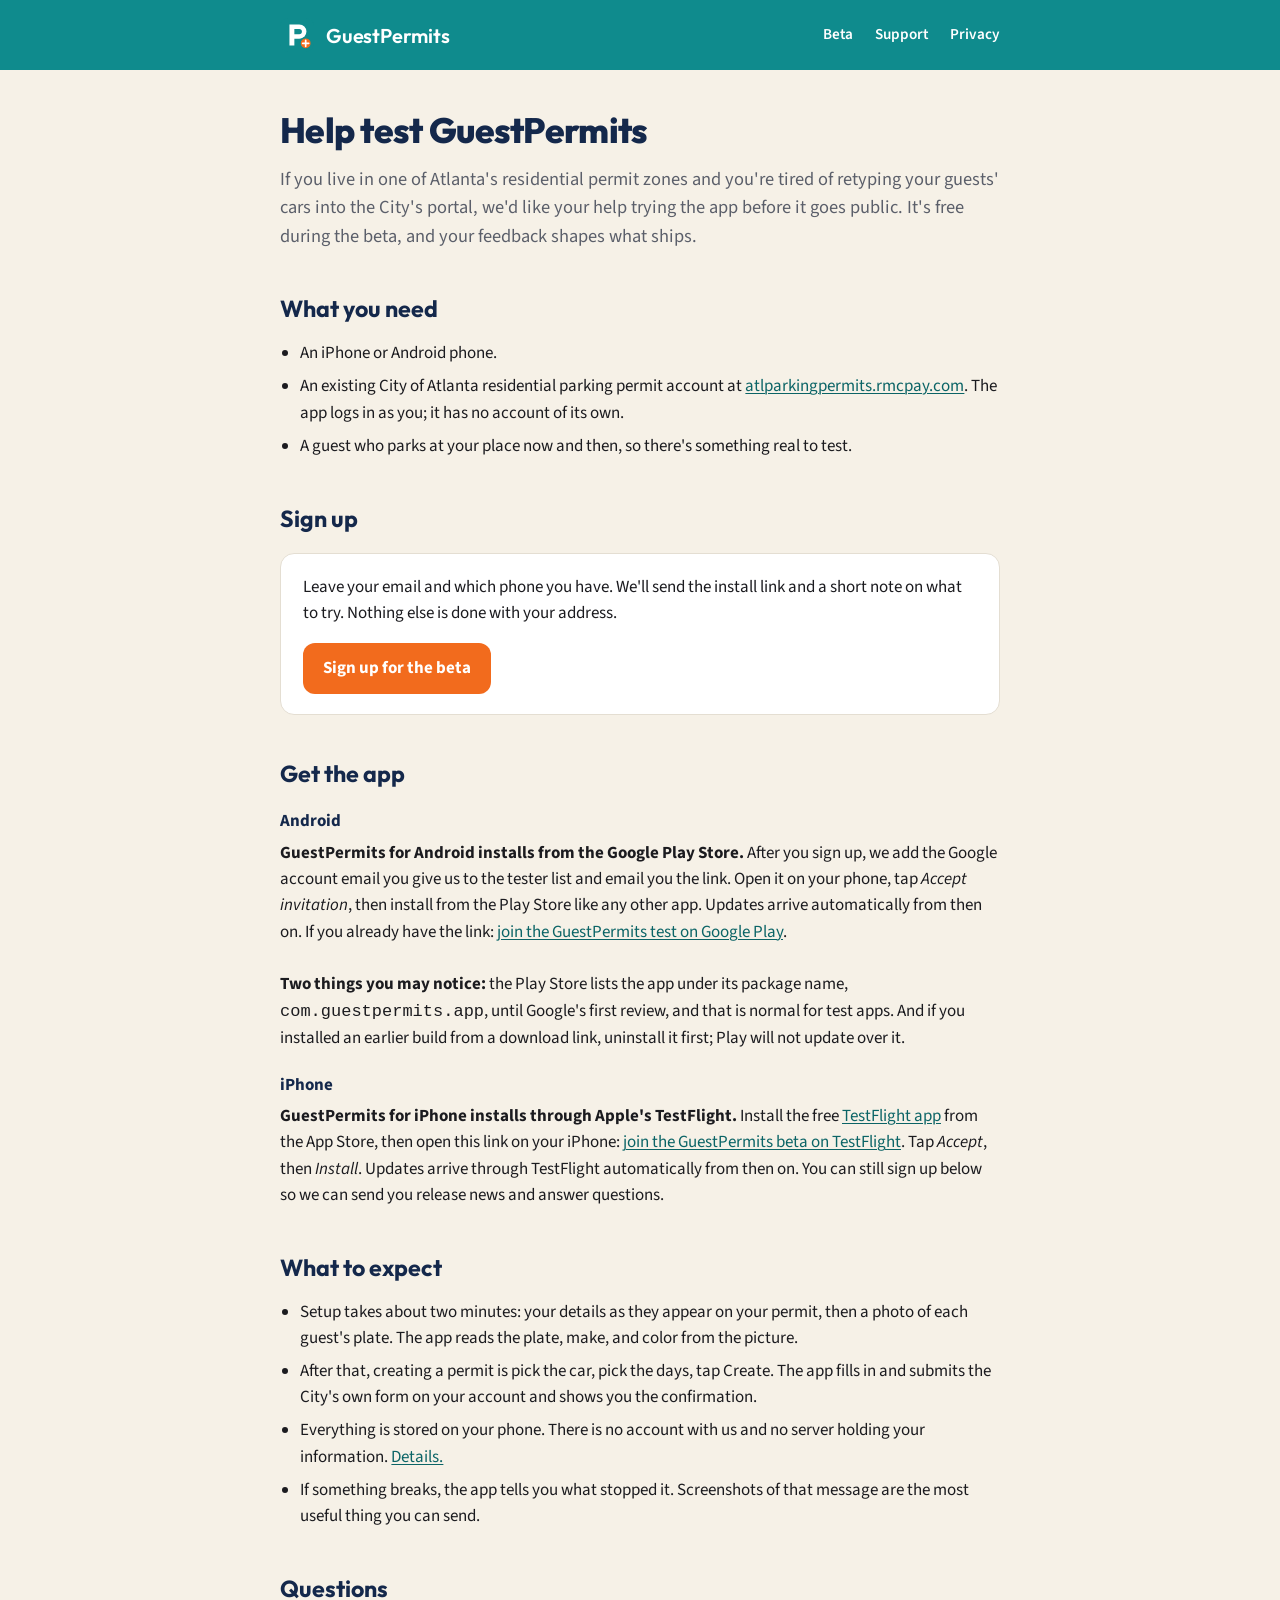
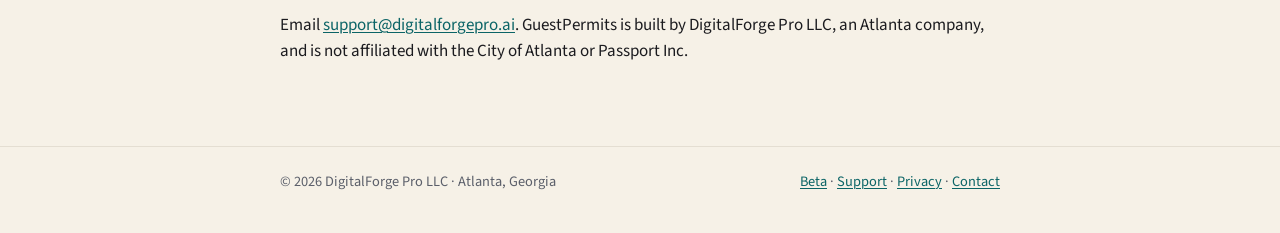
==== beta.html @ 450a6e36 "Beta page: iPhone route via TestFlight public link Co-Authored-By: Claude Fable 5.1 <noreply@anthrop" ====
<!doctype html>
<html lang="en">
<head>
  <meta charset="utf-8">
  <meta name="viewport" content="width=device-width, initial-scale=1">
  <title>Beta Testers · GuestPermits</title>
  <meta name="description" content="Help test GuestPermits, an app that creates City of Atlanta guest parking permits in seconds.">
  <link rel="icon" href="favicon.png">
  <link rel="preconnect" href="https://fonts.googleapis.com">
  <link rel="stylesheet" href="https://fonts.googleapis.com/css2?family=Outfit:wght@700;800&family=Source+Sans+3:wght@400;600;700&display=swap">
  <link rel="stylesheet" href="assets/site.css">
</head>
<body>
<header class="site">
  <div class="wrap">
    <a class="brand" href="/">
      <svg viewBox="0 0 180 180" xmlns="http://www.w3.org/2000/svg" aria-hidden="true"><rect width="180" height="180" rx="40" fill="#0F8B8D"/><path fill="#FFFFFF" fill-rule="evenodd" d="M50 34h52a38 38 0 0 1 0 76H76v36H50zM76 58v28h26a14 14 0 0 0 0-28z"/><circle cx="136" cy="134" r="30" fill="#F26B1D" stroke="#0F8B8D" stroke-width="8"/><path d="M136 118v32M120 134h32" stroke="#FFFFFF" stroke-width="9" stroke-linecap="round"/></svg>
      GuestPermits
    </a>
    <nav><a href="beta.html">Beta</a><a href="support.html">Support</a><a href="privacy.html">Privacy</a></nav>
  </div>
</header>

<main class="wrap">
  <h1>Help test GuestPermits</h1>
  <p class="lede">If you live in one of Atlanta's residential permit zones and you're tired of retyping your guests' cars into the City's portal, we'd like your help trying the app before it goes public. It's free during the beta, and your feedback shapes what ships.</p>

  <h2>What you need</h2>
  <ul>
    <li>An iPhone or Android phone.</li>
    <li>An existing City of Atlanta residential parking permit account at <a href="https://atlparkingpermits.rmcpay.com" target="_blank" rel="noopener">atlparkingpermits.rmcpay.com</a>. The app logs in as you; it has no account of its own.</li>
    <li>A guest who parks at your place now and then, so there's something real to test.</li>
  </ul>

  <h2>Sign up</h2>
  <div class="card">
    <p>Leave your email and which phone you have. We'll send the install link and a short note on what to try. Nothing else is done with your address.</p>
    <p style="margin-bottom:0"><a class="cta" href="https://forms.gle/cH7VswTdW3zKZ35s7" target="_blank" rel="noopener">Sign up for the beta</a></p>
  </div>

  <h2>Get the app</h2>
  <dl class="faq">
    <dt>Android</dt>
    <dd><strong>GuestPermits for Android installs from the Google Play Store.</strong> After you sign up, we add the Google account email you give us to the tester list and email you the link. Open it on your phone, tap <em>Accept invitation</em>, then install from the Play Store like any other app. Updates arrive automatically from then on. If you already have the link: <a href="https://play.google.com/apps/internaltest/4700641824125809981">join the GuestPermits test on Google Play</a>.
    <br><br><strong>Two things you may notice:</strong> the Play Store lists the app under its package name, <code>com.guestpermits.app</code>, until Google's first review, and that is normal for test apps. And if you installed an earlier build from a download link, uninstall it first; Play will not update over it.</dd>
    <dt>iPhone</dt>
    <dd><strong>GuestPermits for iPhone installs through Apple's TestFlight.</strong> Install the free <a href="https://apps.apple.com/us/app/testflight/id899247664">TestFlight app</a> from the App Store, then open this link on your iPhone: <a href="https://testflight.apple.com/join/Nz2mwrHg">join the GuestPermits beta on TestFlight</a>. Tap <em>Accept</em>, then <em>Install</em>. Updates arrive through TestFlight automatically from then on. You can still sign up below so we can send you release news and answer questions.</dd>
  </dl>

  <h2>What to expect</h2>
  <ul>
    <li>Setup takes about two minutes: your details as they appear on your permit, then a photo of each guest's plate. The app reads the plate, make, and color from the picture.</li>
    <li>After that, creating a permit is pick the car, pick the days, tap Create. The app fills in and submits the City's own form on your account and shows you the confirmation.</li>
    <li>Everything is stored on your phone. There is no account with us and no server holding your information. <a href="privacy.html">Details.</a></li>
    <li>If something breaks, the app tells you what stopped it. Screenshots of that message are the most useful thing you can send.</li>
  </ul>

  <h2>Questions</h2>
  <p>Email <a href="mailto:support@digitalforgepro.ai">support@digitalforgepro.ai</a>. GuestPermits is built by DigitalForge Pro LLC, an Atlanta company, and is not affiliated with the City of Atlanta or Passport Inc.</p>
</main>

<footer class="site">
  <div class="wrap">
    <span>© 2026 DigitalForge Pro LLC · Atlanta, Georgia</span>
    <span><a href="beta.html">Beta</a> · <a href="support.html">Support</a> · <a href="privacy.html">Privacy</a> · <a href="mailto:support@digitalforgepro.ai">Contact</a></span>
  </div>
</footer>
</body>
</html>
---- assets/site.css ----
:root {
  --teal: #0F8B8D;
  --teal-dark: #0B6466;
  --orange: #F26B1D;
  --navy: #14284B;
  --cream: #F6F1E7;
  --ink: #1B1B1F;
  --muted: #5B5F6A;
  --line: #E4DED2;
}
* { box-sizing: border-box; }
html { color-scheme: light; }
body {
  margin: 0;
  font-family: 'Source Sans 3', 'Segoe UI', system-ui, -apple-system, sans-serif;
  font-size: 17px;
  line-height: 1.55;
  color: var(--ink);
  background: var(--cream);
}
h1, h2, h3 { font-family: 'Outfit', 'Segoe UI', system-ui, sans-serif; line-height: 1.15; margin: 0 0 0.4em; color: var(--navy); }
h1 { font-size: 2.2rem; font-weight: 800; letter-spacing: -0.02em; }
h2 { font-size: 1.45rem; font-weight: 700; margin-top: 2em; }
h3 { font-size: 1.1rem; font-weight: 700; margin-top: 1.4em; }
p { margin: 0 0 1em; }
a { color: var(--teal-dark); text-decoration-thickness: 1px; text-underline-offset: 2px; }
a:hover { color: var(--orange); }
ul { padding-left: 1.2em; }
li { margin-bottom: 0.4em; }
header.site {
  background: var(--teal);
  color: #fff;
  padding: 18px 0;
}
header.site .wrap { display: flex; align-items: center; justify-content: space-between; gap: 16px; }
header.site a { color: #fff; text-decoration: none; font-weight: 600; }
header.site nav { display: flex; gap: 22px; font-size: 0.95rem; }
.brand { display: flex; align-items: center; gap: 12px; font-family: 'Outfit', 'Segoe UI', system-ui, sans-serif; font-size: 1.25rem; font-weight: 800; letter-spacing: -0.01em; }
.brand svg { width: 34px; height: 34px; border-radius: 8px; }
.wrap { max-width: 760px; margin: 0 auto; padding: 0 20px; }
main.wrap { padding-top: 40px; padding-bottom: 64px; }
.lede { font-size: 1.15rem; color: var(--muted); }
.card { background: #fff; border: 1px solid var(--line); border-radius: 14px; padding: 20px 22px; margin: 1.2em 0; }
.meta { color: var(--muted); font-size: 0.95rem; }
footer.site { border-top: 1px solid var(--line); color: var(--muted); font-size: 0.9rem; padding: 24px 0 40px; }
footer.site .wrap { display: flex; flex-wrap: wrap; gap: 16px 28px; justify-content: space-between; }
.cta { display: inline-block; background: var(--orange); color: #fff; font-weight: 700; padding: 12px 20px; border-radius: 12px; text-decoration: none; }
.cta:hover { color: #fff; background: #d95d15; }
.badges { display: flex; gap: 14px; flex-wrap: wrap; margin: 1.4em 0; }
.hero { display: grid; grid-template-columns: 1fr; gap: 28px; align-items: center; }
@media (min-width: 640px) { .hero { grid-template-columns: 1.4fr 1fr; } }
.hero-art { display: flex; justify-content: center; }
.hero-art svg { width: 200px; height: 200px; border-radius: 44px; box-shadow: 0 18px 40px rgba(20, 40, 75, 0.18); }
dl.faq dt { font-weight: 700; color: var(--navy); margin-top: 1.2em; }
dl.faq dd { margin: 0.3em 0 0; }

/* How-it-works diagram: wider than the text column on large screens, full width on phones. */
.diagram { --dw: min(1100px, calc(100vw - 40px)); width: var(--dw); margin: 1em 0 1.6em calc(50% - var(--dw) / 2); }
.diagram img { display: block; width: 100%; height: auto; border: 1px solid var(--line); border-radius: 14px; background: #fff; }
.diagram figcaption { text-align: center; font-size: 0.9em; color: var(--muted, #5B5F6A); margin-top: 0.5em; }
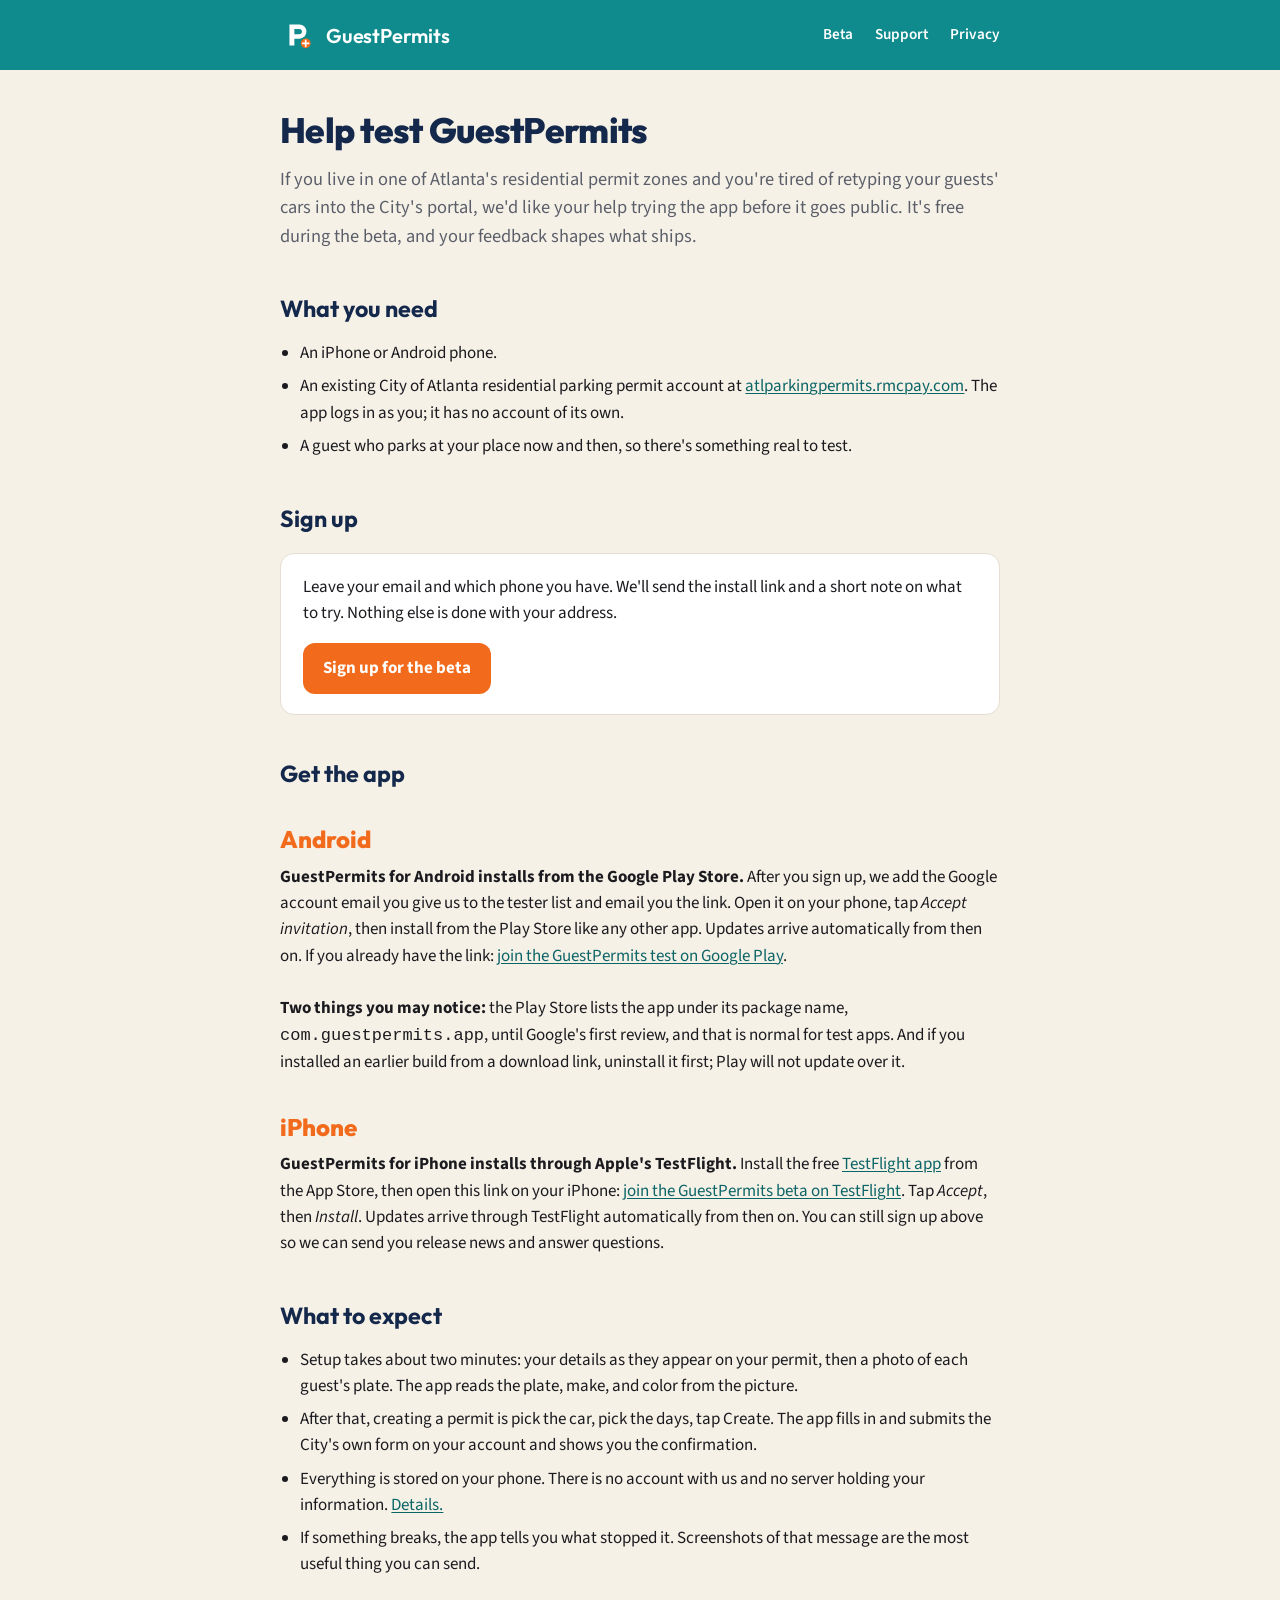
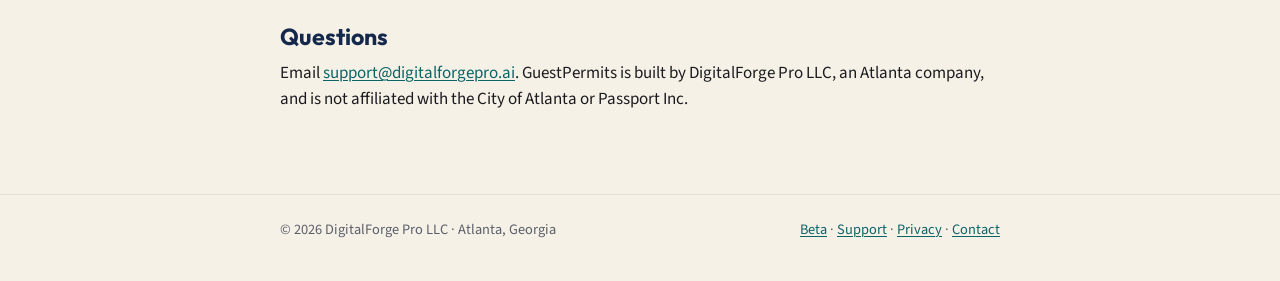
==== commit e76b4bd4: "Beta page: larger orange Android/iPhone headings; sign-up wording Co-Authored-By: Claude Fable 5.1 <" ====
--- a/beta.html
+++ b/beta.html
@@ -39,12 +39,12 @@
   </div>
 
   <h2>Get the app</h2>
-  <dl class="faq">
+  <dl class="faq platforms">
     <dt>Android</dt>
     <dd><strong>GuestPermits for Android installs from the Google Play Store.</strong> After you sign up, we add the Google account email you give us to the tester list and email you the link. Open it on your phone, tap <em>Accept invitation</em>, then install from the Play Store like any other app. Updates arrive automatically from then on. If you already have the link: <a href="https://play.google.com/apps/internaltest/4700641824125809981">join the GuestPermits test on Google Play</a>.
     <br><br><strong>Two things you may notice:</strong> the Play Store lists the app under its package name, <code>com.guestpermits.app</code>, until Google's first review, and that is normal for test apps. And if you installed an earlier build from a download link, uninstall it first; Play will not update over it.</dd>
     <dt>iPhone</dt>
-    <dd><strong>GuestPermits for iPhone installs through Apple's TestFlight.</strong> Install the free <a href="https://apps.apple.com/us/app/testflight/id899247664">TestFlight app</a> from the App Store, then open this link on your iPhone: <a href="https://testflight.apple.com/join/Nz2mwrHg">join the GuestPermits beta on TestFlight</a>. Tap <em>Accept</em>, then <em>Install</em>. Updates arrive through TestFlight automatically from then on. You can still sign up below so we can send you release news and answer questions.</dd>
+    <dd><strong>GuestPermits for iPhone installs through Apple's TestFlight.</strong> Install the free <a href="https://apps.apple.com/us/app/testflight/id899247664">TestFlight app</a> from the App Store, then open this link on your iPhone: <a href="https://testflight.apple.com/join/Nz2mwrHg">join the GuestPermits beta on TestFlight</a>. Tap <em>Accept</em>, then <em>Install</em>. Updates arrive through TestFlight automatically from then on. You can still sign up above so we can send you release news and answer questions.</dd>
   </dl>
 
   <h2>What to expect</h2>
--- a/assets/site.css
+++ b/assets/site.css
@@ -53,6 +53,7 @@
 .hero-art svg { width: 200px; height: 200px; border-radius: 44px; box-shadow: 0 18px 40px rgba(20, 40, 75, 0.18); }
 dl.faq dt { font-weight: 700; color: var(--navy); margin-top: 1.2em; }
 dl.faq dd { margin: 0.3em 0 0; }
+dl.faq.platforms dt { font-family: 'Outfit', sans-serif; font-size: 1.5rem; font-weight: 800; color: var(--orange); margin-top: 1.4em; }
 
 /* How-it-works diagram: wider than the text column on large screens, full width on phones. */
 .diagram { --dw: min(1100px, calc(100vw - 40px)); width: var(--dw); margin: 1em 0 1.6em calc(50% - var(--dw) / 2); }
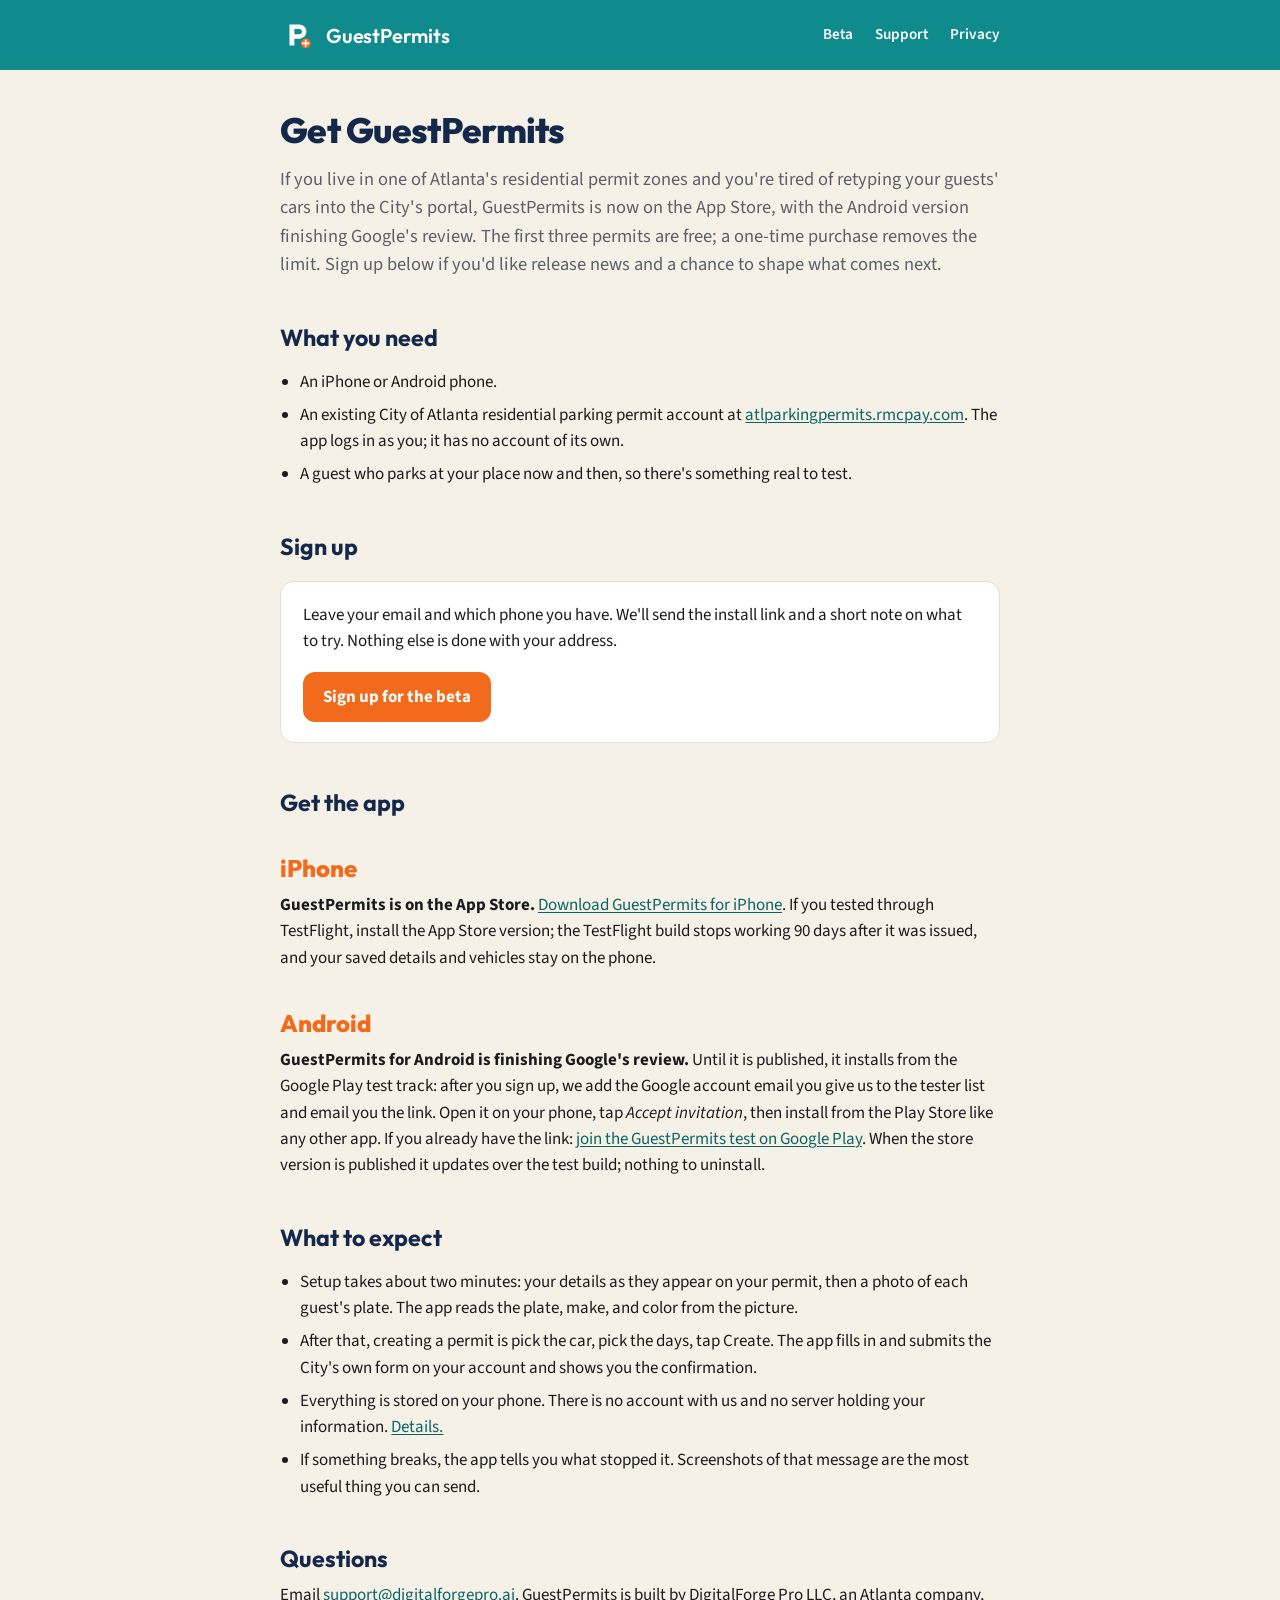
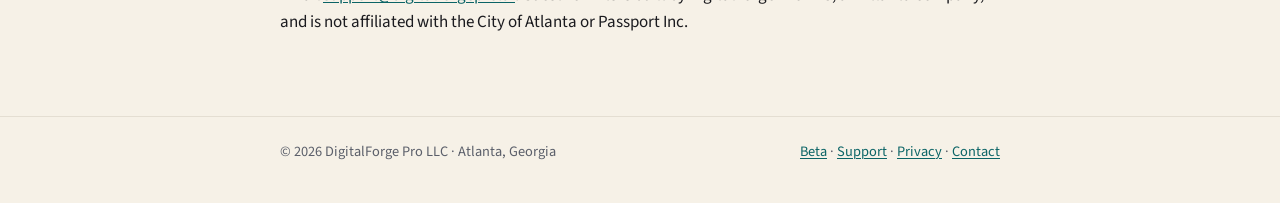
==== commit 1f62d77d: "Beta page: GuestPermits is on the App Store; Android still on the Play test track Co-Authored-By: Cl" ====
--- a/beta.html
+++ b/beta.html
@@ -3,12 +3,12 @@
 <head>
   <meta charset="utf-8">
   <meta name="viewport" content="width=device-width, initial-scale=1">
-  <title>Beta Testers · GuestPermits</title>
+  <title>Get the App · GuestPermits</title>
   <meta name="description" content="Help test GuestPermits, an app that creates City of Atlanta guest parking permits in seconds.">
   <link rel="icon" href="favicon.png">
   <link rel="preconnect" href="https://fonts.googleapis.com">
   <link rel="stylesheet" href="https://fonts.googleapis.com/css2?family=Outfit:wght@700;800&family=Source+Sans+3:wght@400;600;700&display=swap">
-  <link rel="stylesheet" href="assets/site.css">
+  <link rel="stylesheet" href="assets/site.css?v=20261015">
 </head>
 <body>
 <header class="site">
@@ -22,8 +22,8 @@
 </header>
 
 <main class="wrap">
-  <h1>Help test GuestPermits</h1>
-  <p class="lede">If you live in one of Atlanta's residential permit zones and you're tired of retyping your guests' cars into the City's portal, we'd like your help trying the app before it goes public. It's free during the beta, and your feedback shapes what ships.</p>
+  <h1>Get GuestPermits</h1>
+  <p class="lede">If you live in one of Atlanta's residential permit zones and you're tired of retyping your guests' cars into the City's portal, GuestPermits is now on the App Store, with the Android version finishing Google's review. The first three permits are free; a one-time purchase removes the limit. Sign up below if you'd like release news and a chance to shape what comes next.</p>
 
   <h2>What you need</h2>
   <ul>
@@ -40,11 +40,10 @@
 
   <h2>Get the app</h2>
   <dl class="faq platforms">
+    <dt>iPhone</dt>
+    <dd><strong>GuestPermits is on the App Store.</strong> <a href="https://apps.apple.com/us/app/id6821782965">Download GuestPermits for iPhone</a>. If you tested through TestFlight, install the App Store version; the TestFlight build stops working 90 days after it was issued, and your saved details and vehicles stay on the phone.</dd>
     <dt>Android</dt>
-    <dd><strong>GuestPermits for Android installs from the Google Play Store.</strong> After you sign up, we add the Google account email you give us to the tester list and email you the link. Open it on your phone, tap <em>Accept invitation</em>, then install from the Play Store like any other app. Updates arrive automatically from then on. If you already have the link: <a href="https://play.google.com/apps/internaltest/4700641824125809981">join the GuestPermits test on Google Play</a>.
-    <br><br><strong>Two things you may notice:</strong> the Play Store lists the app under its package name, <code>com.guestpermits.app</code>, until Google's first review, and that is normal for test apps. And if you installed an earlier build from a download link, uninstall it first; Play will not update over it.</dd>
-    <dt>iPhone</dt>
-    <dd><strong>GuestPermits for iPhone installs through Apple's TestFlight.</strong> Install the free <a href="https://apps.apple.com/us/app/testflight/id899247664">TestFlight app</a> from the App Store, then open this link on your iPhone: <a href="https://testflight.apple.com/join/Nz2mwrHg">join the GuestPermits beta on TestFlight</a>. Tap <em>Accept</em>, then <em>Install</em>. Updates arrive through TestFlight automatically from then on. You can still sign up above so we can send you release news and answer questions.</dd>
+    <dd><strong>GuestPermits for Android is finishing Google's review.</strong> Until it is published, it installs from the Google Play test track: after you sign up, we add the Google account email you give us to the tester list and email you the link. Open it on your phone, tap <em>Accept invitation</em>, then install from the Play Store like any other app. If you already have the link: <a href="https://play.google.com/apps/internaltest/4700641824125809981">join the GuestPermits test on Google Play</a>. When the store version is published it updates over the test build; nothing to uninstall.</dd>
   </dl>
 
   <h2>What to expect</h2>
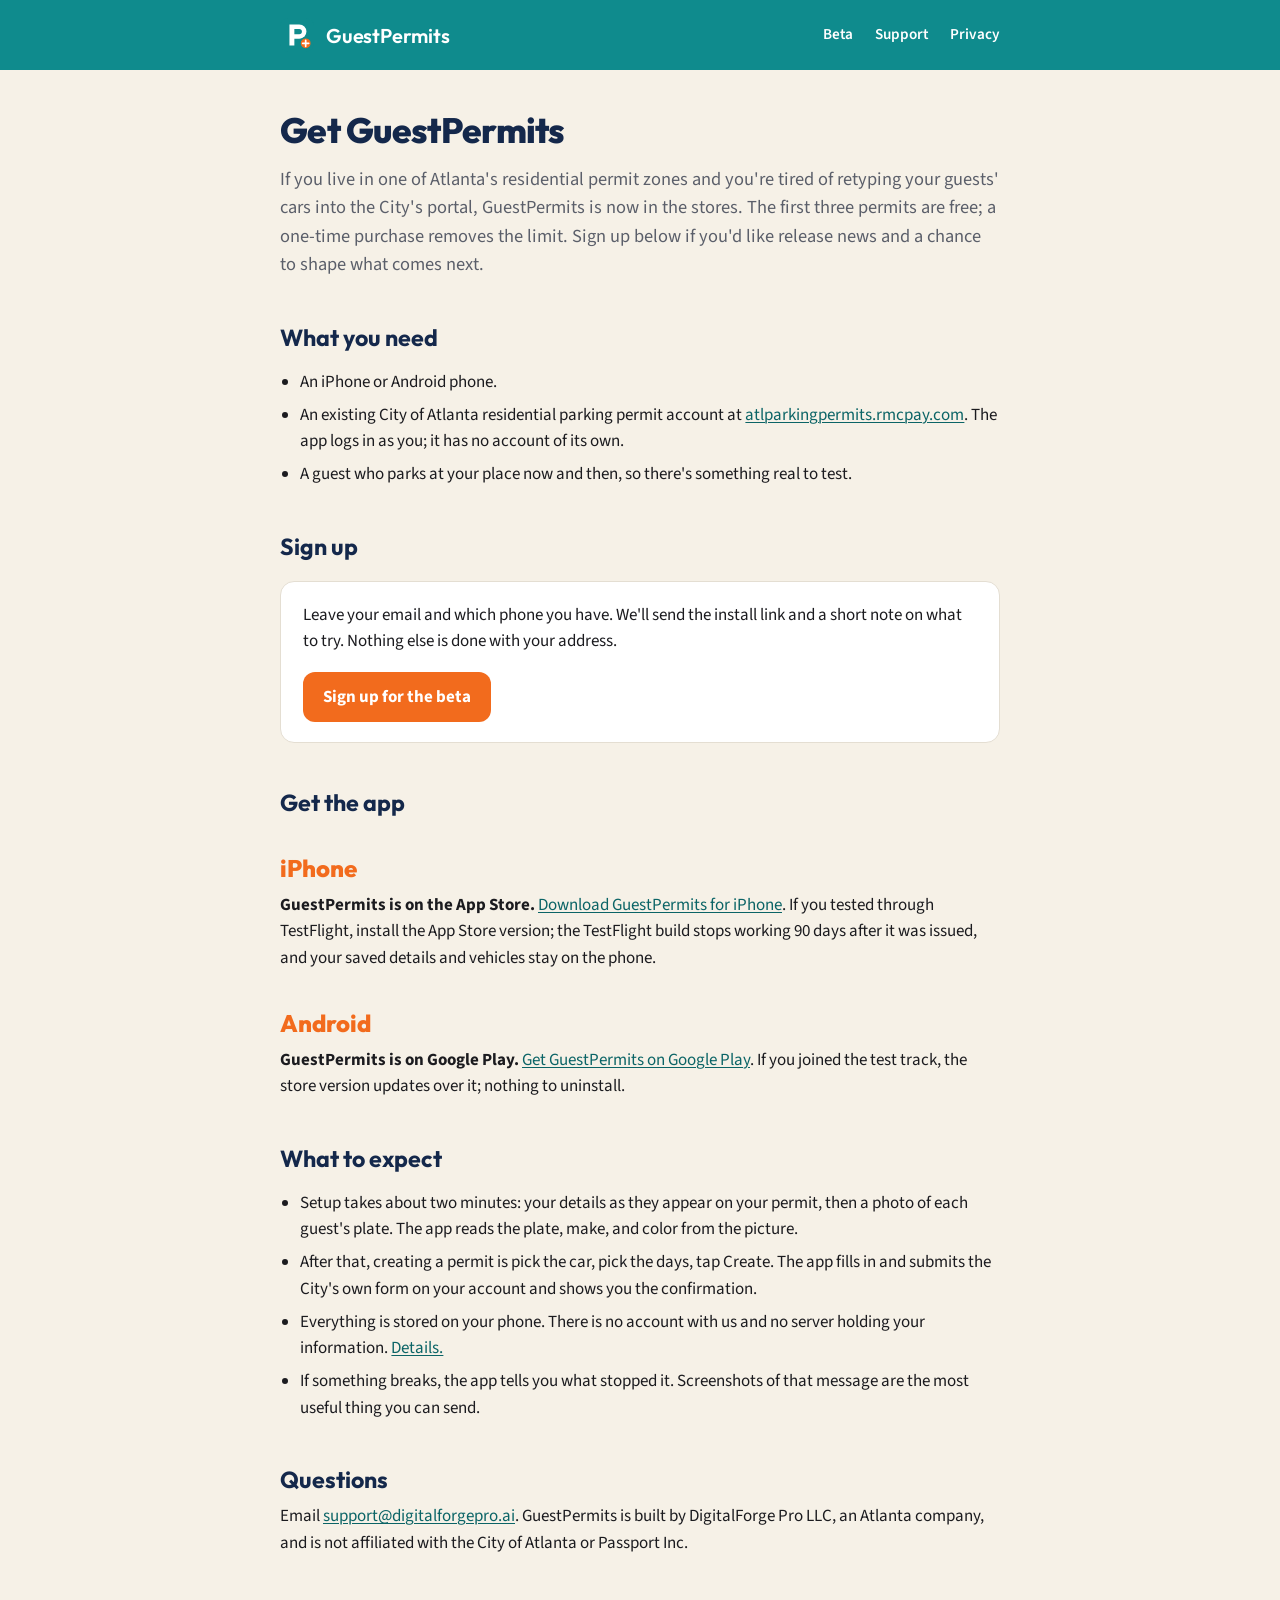
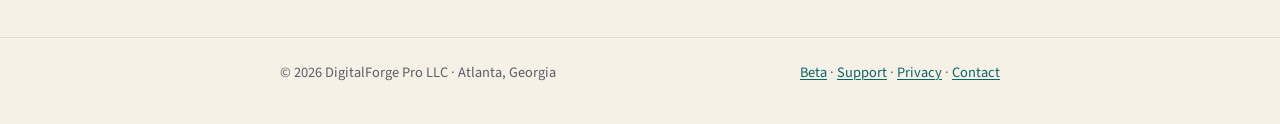
==== commit 694d379c: "Beta page: GuestPermits is on Google Play Co-Authored-By: Claude Fable 5.1 <noreply@anthropic.com>" ====
--- a/beta.html
+++ b/beta.html
@@ -23,7 +23,7 @@
 
 <main class="wrap">
   <h1>Get GuestPermits</h1>
-  <p class="lede">If you live in one of Atlanta's residential permit zones and you're tired of retyping your guests' cars into the City's portal, GuestPermits is now on the App Store, with the Android version finishing Google's review. The first three permits are free; a one-time purchase removes the limit. Sign up below if you'd like release news and a chance to shape what comes next.</p>
+  <p class="lede">If you live in one of Atlanta's residential permit zones and you're tired of retyping your guests' cars into the City's portal, GuestPermits is now in the stores. The first three permits are free; a one-time purchase removes the limit. Sign up below if you'd like release news and a chance to shape what comes next.</p>
 
   <h2>What you need</h2>
   <ul>
@@ -43,7 +43,7 @@
     <dt>iPhone</dt>
     <dd><strong>GuestPermits is on the App Store.</strong> <a href="https://apps.apple.com/us/app/id6821782965">Download GuestPermits for iPhone</a>. If you tested through TestFlight, install the App Store version; the TestFlight build stops working 90 days after it was issued, and your saved details and vehicles stay on the phone.</dd>
     <dt>Android</dt>
-    <dd><strong>GuestPermits for Android is finishing Google's review.</strong> Until it is published, it installs from the Google Play test track: after you sign up, we add the Google account email you give us to the tester list and email you the link. Open it on your phone, tap <em>Accept invitation</em>, then install from the Play Store like any other app. If you already have the link: <a href="https://play.google.com/apps/internaltest/4700641824125809981">join the GuestPermits test on Google Play</a>. When the store version is published it updates over the test build; nothing to uninstall.</dd>
+    <dd><strong>GuestPermits is on Google Play.</strong> <a href="https://play.google.com/store/apps/details?id=com.guestpermits.app">Get GuestPermits on Google Play</a>. If you joined the test track, the store version updates over it; nothing to uninstall.</dd>
   </dl>
 
   <h2>What to expect</h2>
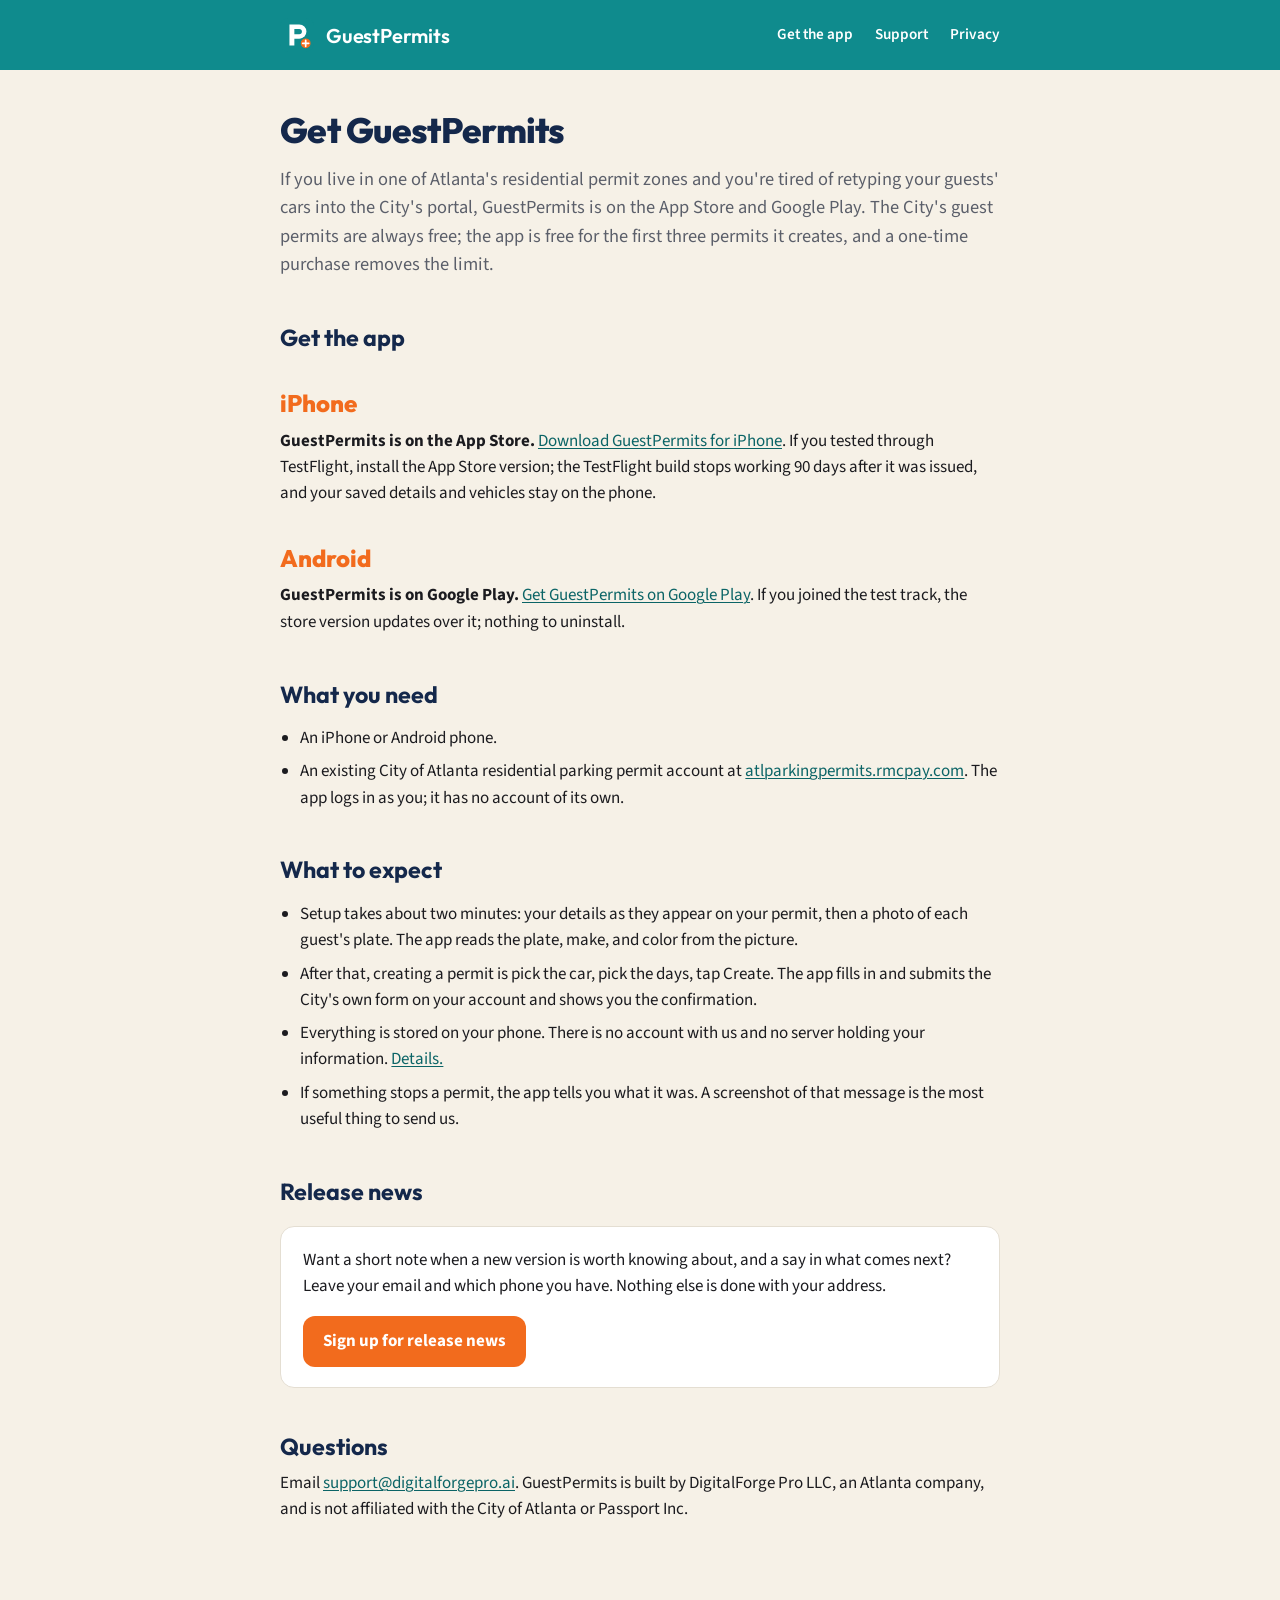
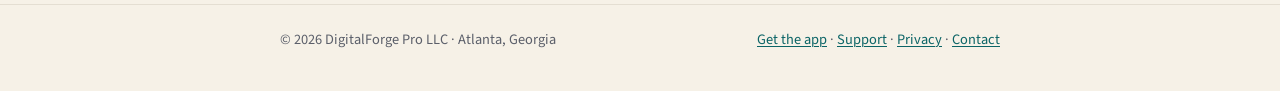
==== commit 1a6696d1: "Site: nav label Beta becomes Get the app; beta page leads with the stores and offers release news in" ====
--- a/beta.html
+++ b/beta.html
@@ -4,7 +4,7 @@
   <meta charset="utf-8">
   <meta name="viewport" content="width=device-width, initial-scale=1">
   <title>Get the App · GuestPermits</title>
-  <meta name="description" content="Help test GuestPermits, an app that creates City of Atlanta guest parking permits in seconds.">
+  <meta name="description" content="Download GuestPermits for iPhone or Android, the app that creates City of Atlanta guest parking permits in seconds.">
   <link rel="icon" href="favicon.png">
   <link rel="preconnect" href="https://fonts.googleapis.com">
   <link rel="stylesheet" href="https://fonts.googleapis.com/css2?family=Outfit:wght@700;800&family=Source+Sans+3:wght@400;600;700&display=swap">
@@ -17,26 +17,13 @@
       <svg viewBox="0 0 180 180" xmlns="http://www.w3.org/2000/svg" aria-hidden="true"><rect width="180" height="180" rx="40" fill="#0F8B8D"/><path fill="#FFFFFF" fill-rule="evenodd" d="M50 34h52a38 38 0 0 1 0 76H76v36H50zM76 58v28h26a14 14 0 0 0 0-28z"/><circle cx="136" cy="134" r="30" fill="#F26B1D" stroke="#0F8B8D" stroke-width="8"/><path d="M136 118v32M120 134h32" stroke="#FFFFFF" stroke-width="9" stroke-linecap="round"/></svg>
       GuestPermits
     </a>
-    <nav><a href="beta.html">Beta</a><a href="support.html">Support</a><a href="privacy.html">Privacy</a></nav>
+    <nav><a href="beta.html">Get the app</a><a href="support.html">Support</a><a href="privacy.html">Privacy</a></nav>
   </div>
 </header>
 
 <main class="wrap">
   <h1>Get GuestPermits</h1>
-  <p class="lede">If you live in one of Atlanta's residential permit zones and you're tired of retyping your guests' cars into the City's portal, GuestPermits is now in the stores. The first three permits are free; a one-time purchase removes the limit. Sign up below if you'd like release news and a chance to shape what comes next.</p>
-
-  <h2>What you need</h2>
-  <ul>
-    <li>An iPhone or Android phone.</li>
-    <li>An existing City of Atlanta residential parking permit account at <a href="https://atlparkingpermits.rmcpay.com" target="_blank" rel="noopener">atlparkingpermits.rmcpay.com</a>. The app logs in as you; it has no account of its own.</li>
-    <li>A guest who parks at your place now and then, so there's something real to test.</li>
-  </ul>
-
-  <h2>Sign up</h2>
-  <div class="card">
-    <p>Leave your email and which phone you have. We'll send the install link and a short note on what to try. Nothing else is done with your address.</p>
-    <p style="margin-bottom:0"><a class="cta" href="https://forms.gle/cH7VswTdW3zKZ35s7" target="_blank" rel="noopener">Sign up for the beta</a></p>
-  </div>
+  <p class="lede">If you live in one of Atlanta's residential permit zones and you're tired of retyping your guests' cars into the City's portal, GuestPermits is on the App Store and Google Play. The City's guest permits are always free; the app is free for the first three permits it creates, and a one-time purchase removes the limit.</p>
 
   <h2>Get the app</h2>
   <dl class="faq platforms">
@@ -46,13 +33,25 @@
     <dd><strong>GuestPermits is on Google Play.</strong> <a href="https://play.google.com/store/apps/details?id=com.guestpermits.app">Get GuestPermits on Google Play</a>. If you joined the test track, the store version updates over it; nothing to uninstall.</dd>
   </dl>
 
+  <h2>What you need</h2>
+  <ul>
+    <li>An iPhone or Android phone.</li>
+    <li>An existing City of Atlanta residential parking permit account at <a href="https://atlparkingpermits.rmcpay.com" target="_blank" rel="noopener">atlparkingpermits.rmcpay.com</a>. The app logs in as you; it has no account of its own.</li>
+  </ul>
+
   <h2>What to expect</h2>
   <ul>
     <li>Setup takes about two minutes: your details as they appear on your permit, then a photo of each guest's plate. The app reads the plate, make, and color from the picture.</li>
     <li>After that, creating a permit is pick the car, pick the days, tap Create. The app fills in and submits the City's own form on your account and shows you the confirmation.</li>
     <li>Everything is stored on your phone. There is no account with us and no server holding your information. <a href="privacy.html">Details.</a></li>
-    <li>If something breaks, the app tells you what stopped it. Screenshots of that message are the most useful thing you can send.</li>
+    <li>If something stops a permit, the app tells you what it was. A screenshot of that message is the most useful thing to send us.</li>
   </ul>
+
+  <h2>Release news</h2>
+  <div class="card">
+    <p>Want a short note when a new version is worth knowing about, and a say in what comes next? Leave your email and which phone you have. Nothing else is done with your address.</p>
+    <p style="margin-bottom:0"><a class="cta" href="https://forms.gle/cH7VswTdW3zKZ35s7" target="_blank" rel="noopener">Sign up for release news</a></p>
+  </div>
 
   <h2>Questions</h2>
   <p>Email <a href="mailto:support@digitalforgepro.ai">support@digitalforgepro.ai</a>. GuestPermits is built by DigitalForge Pro LLC, an Atlanta company, and is not affiliated with the City of Atlanta or Passport Inc.</p>
@@ -61,7 +60,7 @@
 <footer class="site">
   <div class="wrap">
     <span>© 2026 DigitalForge Pro LLC · Atlanta, Georgia</span>
-    <span><a href="beta.html">Beta</a> · <a href="support.html">Support</a> · <a href="privacy.html">Privacy</a> · <a href="mailto:support@digitalforgepro.ai">Contact</a></span>
+    <span><a href="beta.html">Get the app</a> · <a href="support.html">Support</a> · <a href="privacy.html">Privacy</a> · <a href="mailto:support@digitalforgepro.ai">Contact</a></span>
   </div>
 </footer>
 </body>
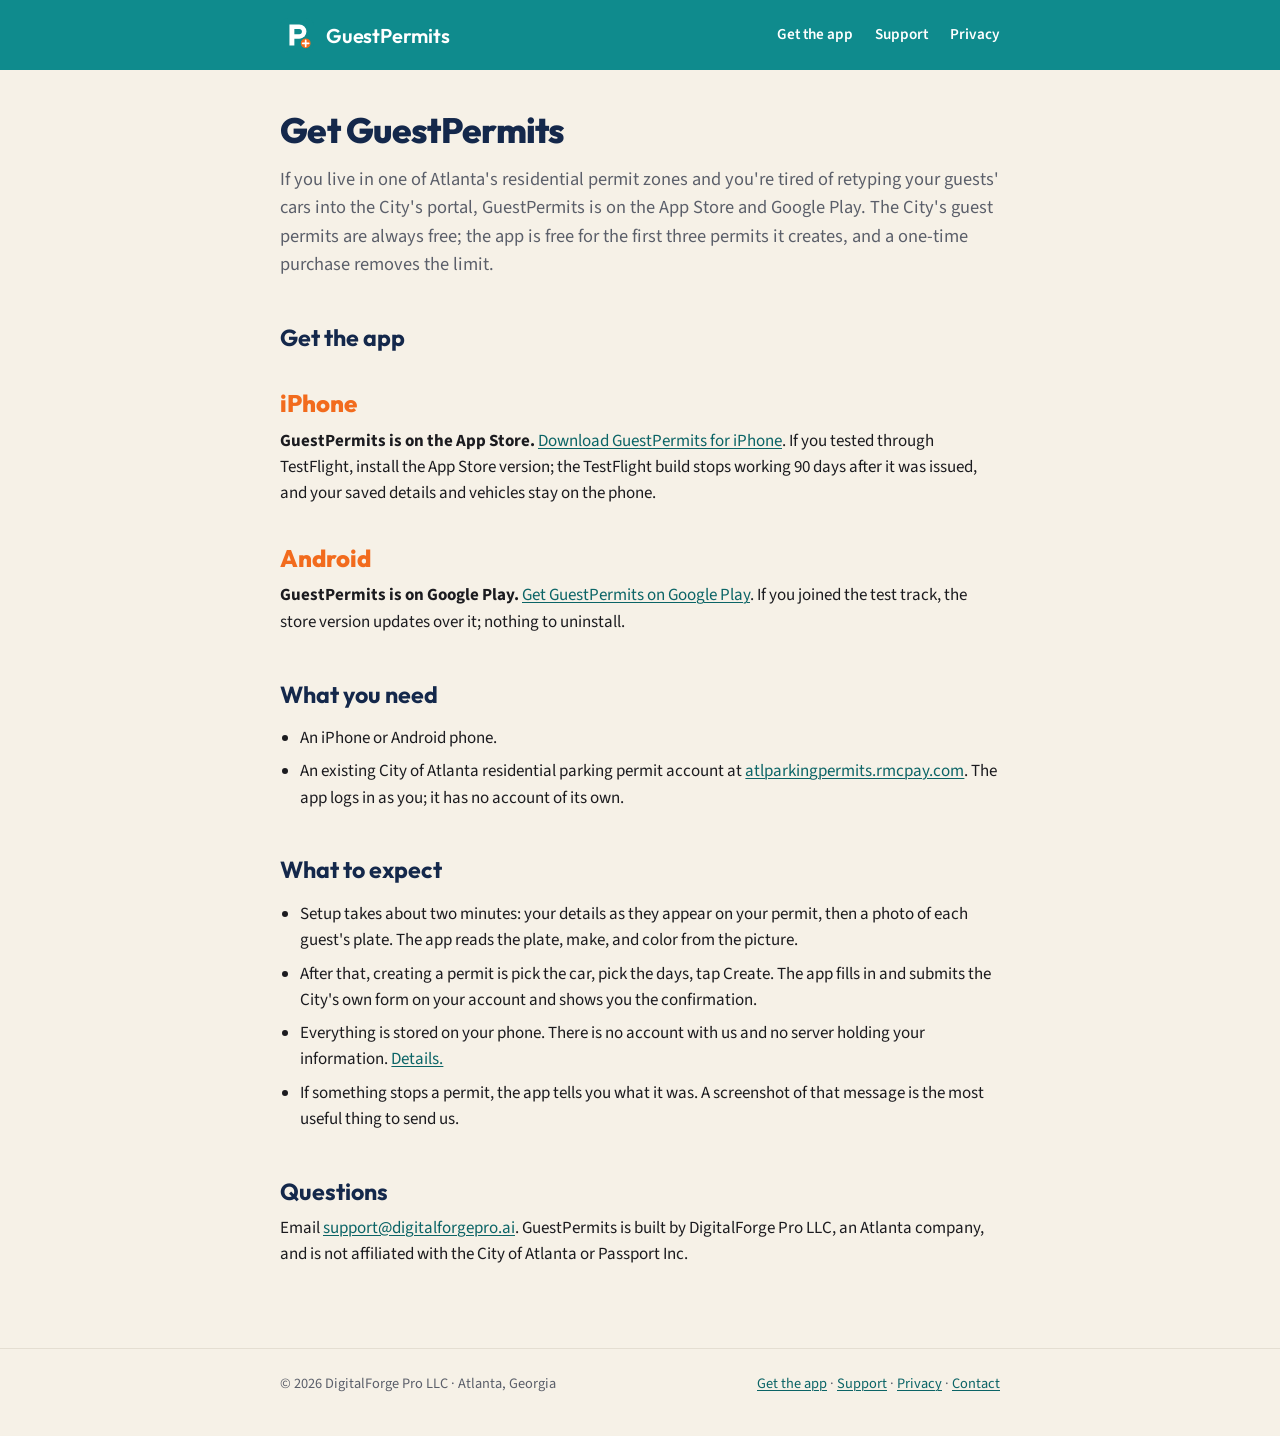
==== commit 202c0bdf: "Site: retire the release-news sign-up form; store links and support email remain Co-Authored-By: Cla" ====
--- a/beta.html
+++ b/beta.html
@@ -47,12 +47,6 @@
     <li>If something stops a permit, the app tells you what it was. A screenshot of that message is the most useful thing to send us.</li>
   </ul>
 
-  <h2>Release news</h2>
-  <div class="card">
-    <p>Want a short note when a new version is worth knowing about, and a say in what comes next? Leave your email and which phone you have. Nothing else is done with your address.</p>
-    <p style="margin-bottom:0"><a class="cta" href="https://forms.gle/cH7VswTdW3zKZ35s7" target="_blank" rel="noopener">Sign up for release news</a></p>
-  </div>
-
   <h2>Questions</h2>
   <p>Email <a href="mailto:support@digitalforgepro.ai">support@digitalforgepro.ai</a>. GuestPermits is built by DigitalForge Pro LLC, an Atlanta company, and is not affiliated with the City of Atlanta or Passport Inc.</p>
 </main>
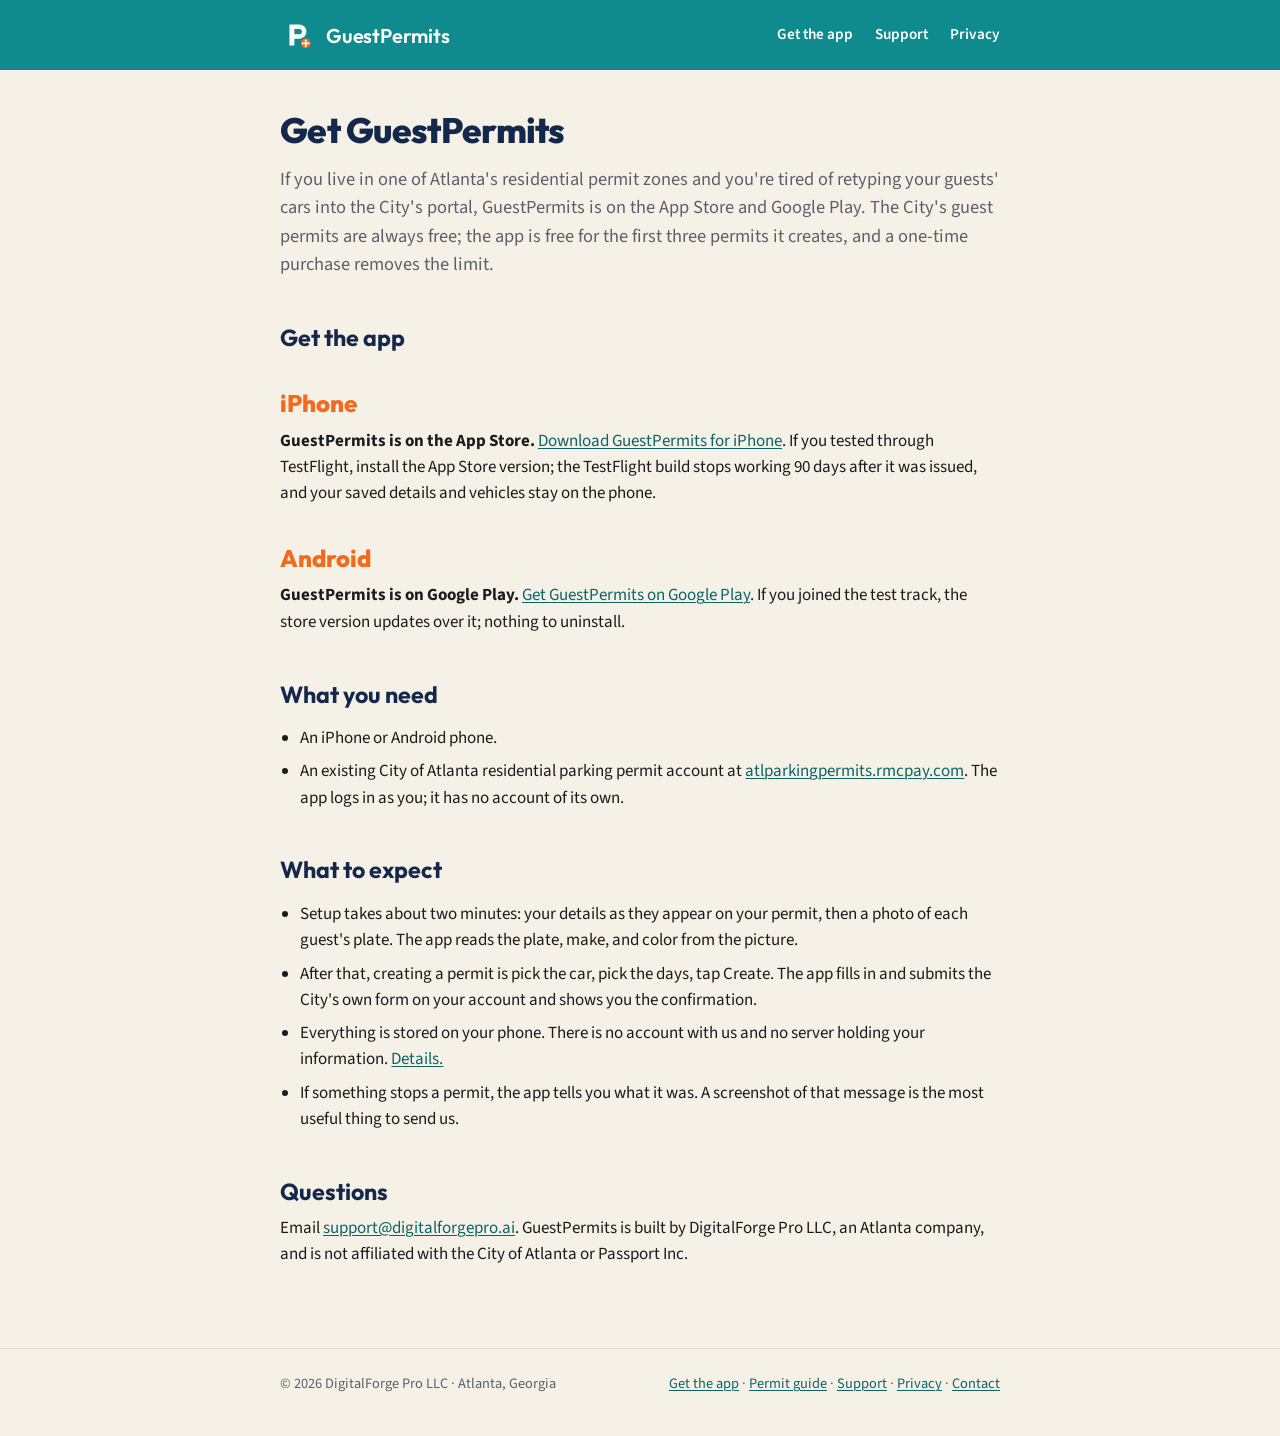
==== commit 98127c50: "Site: Atlanta guest permit guide page; search titles, canonical tags, sitemap and robots.txt New pag" ====
--- a/beta.html
+++ b/beta.html
@@ -3,8 +3,9 @@
 <head>
   <meta charset="utf-8">
   <meta name="viewport" content="width=device-width, initial-scale=1">
-  <title>Get the App · GuestPermits</title>
+  <title>Get the App for iPhone and Android · GuestPermits</title>
   <meta name="description" content="Download GuestPermits for iPhone or Android, the app that creates City of Atlanta guest parking permits in seconds.">
+  <link rel="canonical" href="https://guestpermits.com/beta.html">
   <link rel="icon" href="favicon.png">
   <link rel="preconnect" href="https://fonts.googleapis.com">
   <link rel="stylesheet" href="https://fonts.googleapis.com/css2?family=Outfit:wght@700;800&family=Source+Sans+3:wght@400;600;700&display=swap">
@@ -54,7 +55,7 @@
 <footer class="site">
   <div class="wrap">
     <span>© 2026 DigitalForge Pro LLC · Atlanta, Georgia</span>
-    <span><a href="beta.html">Get the app</a> · <a href="support.html">Support</a> · <a href="privacy.html">Privacy</a> · <a href="mailto:support@digitalforgepro.ai">Contact</a></span>
+    <span><a href="beta.html">Get the app</a> · <a href="atlanta-guest-parking-permit.html">Permit guide</a> · <a href="support.html">Support</a> · <a href="privacy.html">Privacy</a> · <a href="mailto:support@digitalforgepro.ai">Contact</a></span>
   </div>
 </footer>
 </body>
